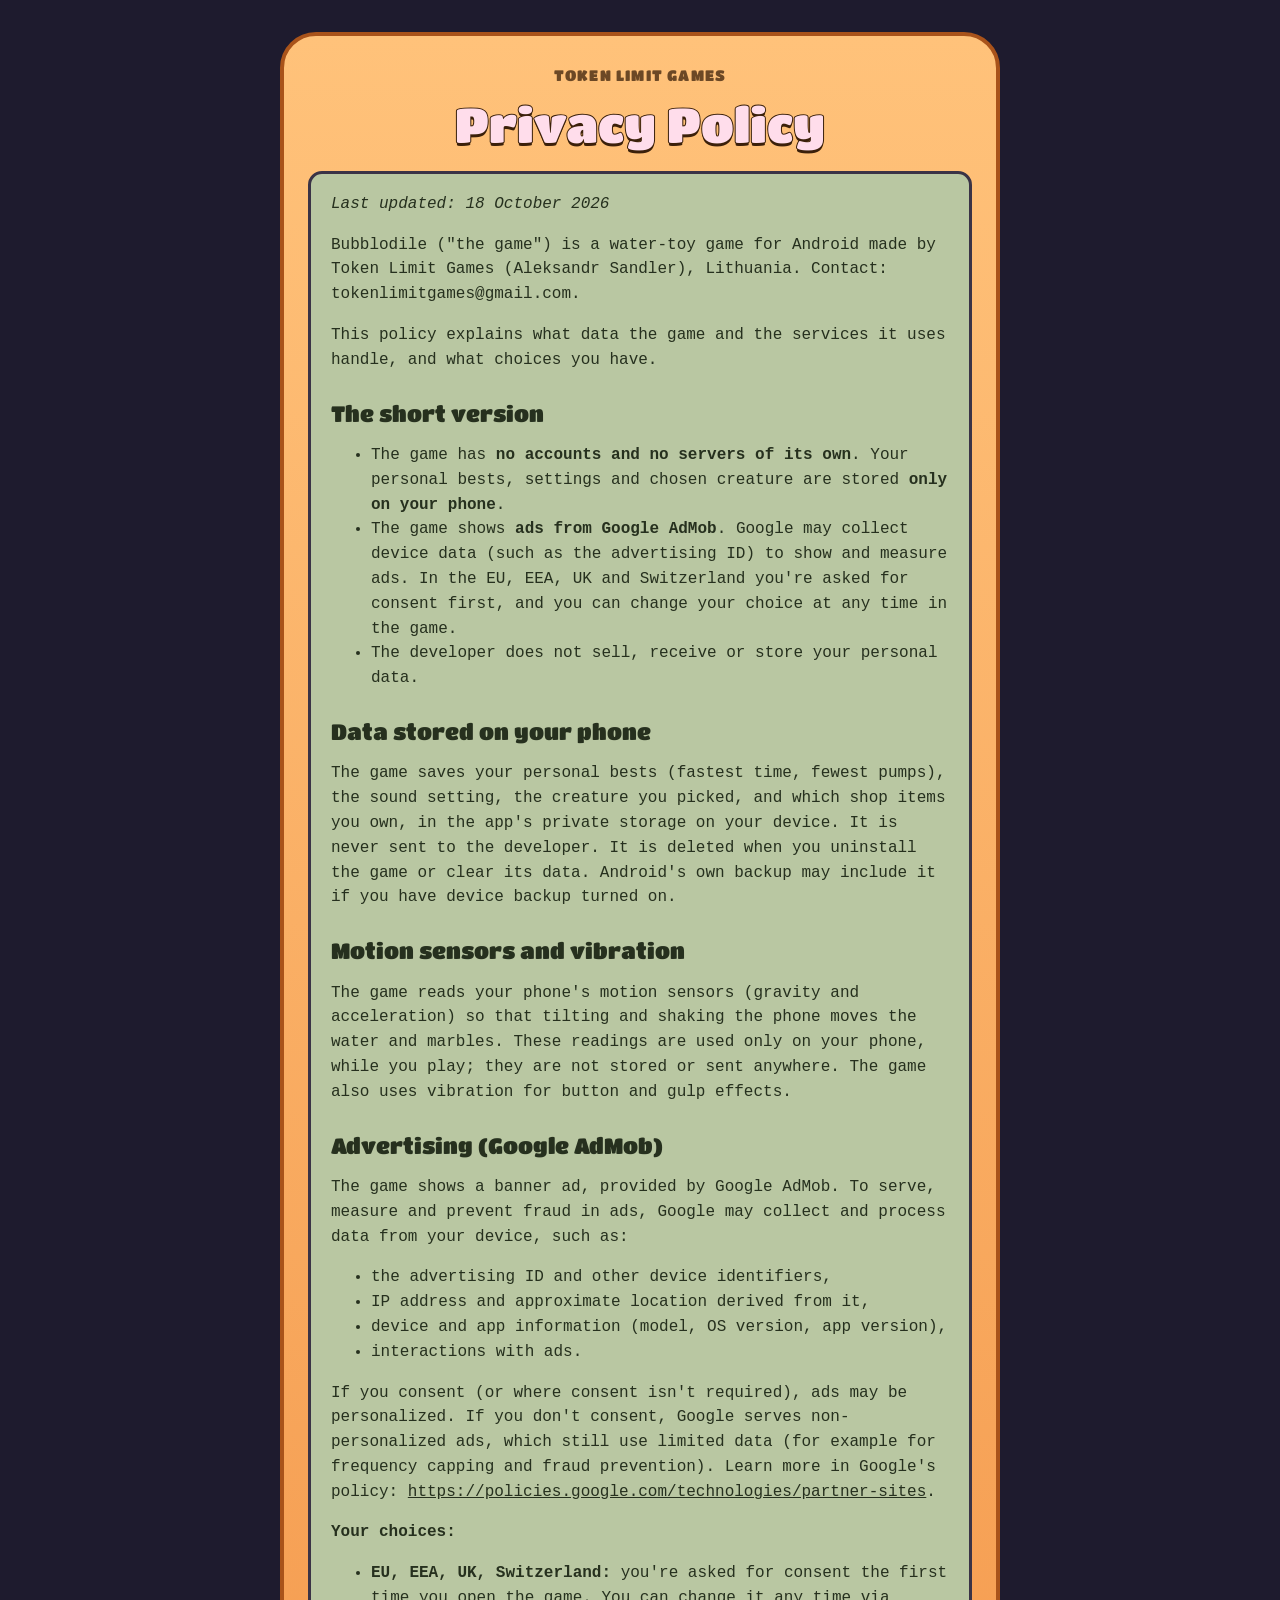
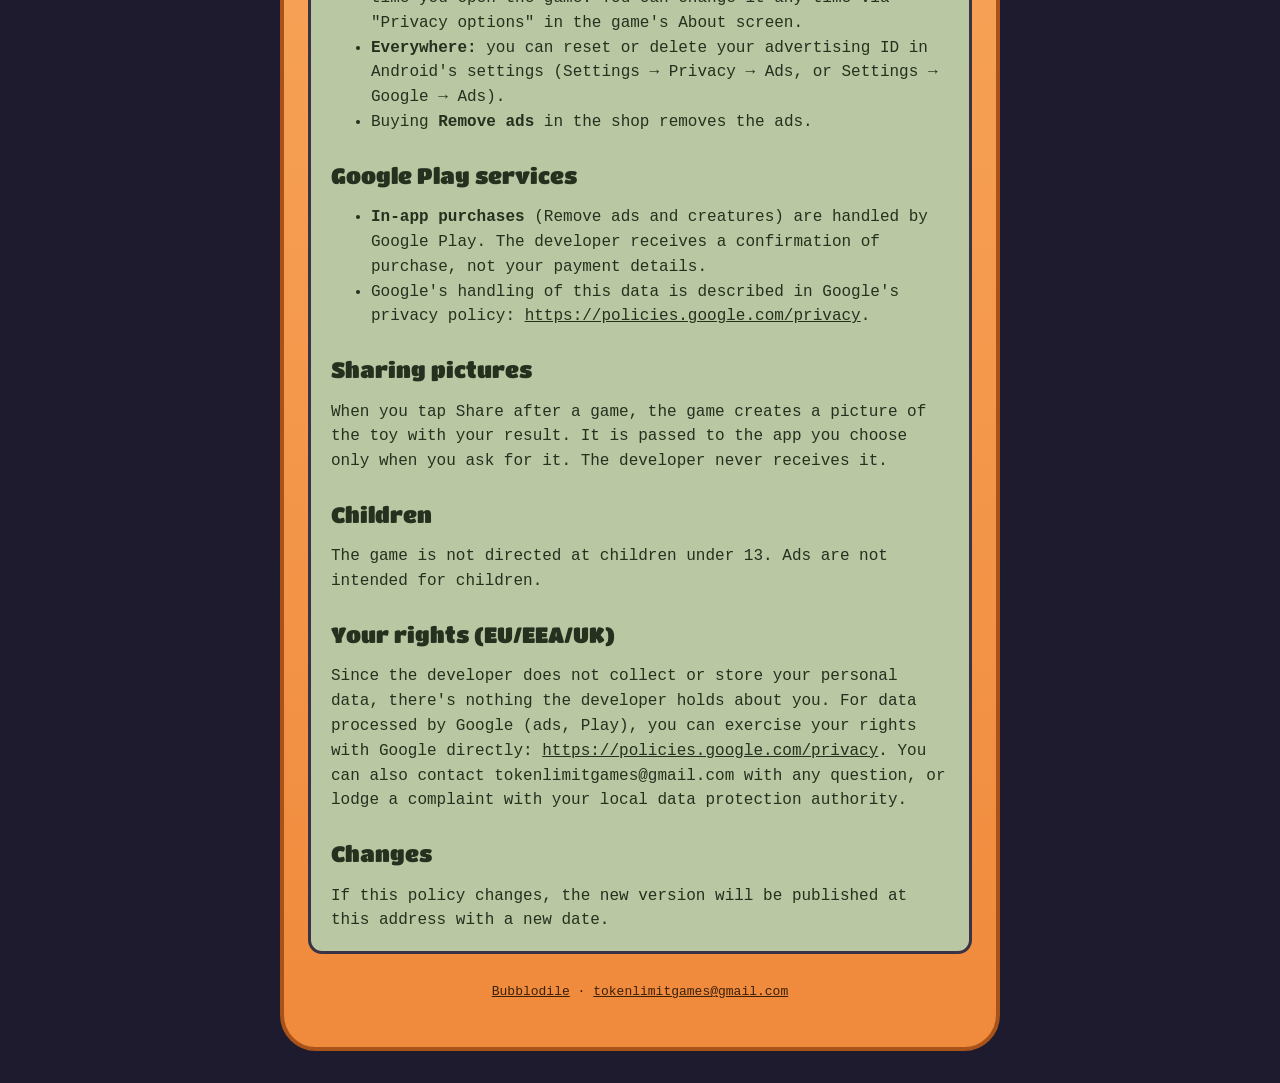
==== bubblodile/privacy.html @ 43e98958 "Add files via upload" ====
<!doctype html>
<html lang="en">
<head>
  <meta charset="utf-8">
  <meta name="viewport" content="width=device-width, initial-scale=1">
  <title>Bubblodile Privacy Policy</title>
  <link rel="icon" href="/bubblodile/icon.png">
  <link rel="stylesheet" href="/style.css">
</head>
<body>
  <main class="shell">
    <p class="brand"><a href="/">Token Limit Games</a></p>
    <h1>Privacy Policy</h1>
    <div class="lcd">
<p><em>Last updated: 18 October 2026</em></p>
<p>Bubblodile ("the game") is a water-toy game for Android made by Token Limit Games (Aleksandr Sandler), Lithuania. Contact: tokenlimitgames@gmail.com.</p>
<p>This policy explains what data the game and the services it uses handle, and what choices you have.</p>
<h2>The short version</h2>
<ul><li>The game has <strong>no accounts and no servers of its own</strong>. Your personal bests, settings and chosen creature are stored <strong>only on your phone</strong>.</li><li>The game shows <strong>ads from Google AdMob</strong>. Google may collect device data (such as the advertising ID) to show and measure ads. In the EU, EEA, UK and Switzerland you're asked for consent first, and you can change your choice at any time in the game.</li><li>The developer does not sell, receive or store your personal data.</li></ul>
<h2>Data stored on your phone</h2>
<p>The game saves your personal bests (fastest time, fewest pumps), the sound setting, the creature you picked, and which shop items you own, in the app's private storage on your device. It is never sent to the developer. It is deleted when you uninstall the game or clear its data. Android's own backup may include it if you have device backup turned on.</p>
<h2>Motion sensors and vibration</h2>
<p>The game reads your phone's motion sensors (gravity and acceleration) so that tilting and shaking the phone moves the water and marbles. These readings are used only on your phone, while you play; they are not stored or sent anywhere. The game also uses vibration for button and gulp effects.</p>
<h2>Advertising (Google AdMob)</h2>
<p>The game shows a banner ad, provided by Google AdMob. To serve, measure and prevent fraud in ads, Google may collect and process data from your device, such as:</p>
<ul><li>the advertising ID and other device identifiers,</li><li>IP address and approximate location derived from it,</li><li>device and app information (model, OS version, app version),</li><li>interactions with ads.</li></ul>
<p>If you consent (or where consent isn't required), ads may be personalized. If you don't consent, Google serves non-personalized ads, which still use limited data (for example for frequency capping and fraud prevention). Learn more in Google's policy: <a href="https://policies.google.com/technologies/partner-sites">https://policies.google.com/technologies/partner-sites</a>.</p>
<p><strong>Your choices:</strong></p>
<ul><li><strong>EU, EEA, UK, Switzerland:</strong> you're asked for consent the first time you open the game. You can change it any time via "Privacy options" in the game's About screen.</li><li><strong>Everywhere:</strong> you can reset or delete your advertising ID in Android's settings (Settings → Privacy → Ads, or Settings → Google → Ads).</li><li>Buying <strong>Remove ads</strong> in the shop removes the ads.</li></ul>
<h2>Google Play services</h2>
<ul><li><strong>In-app purchases</strong> (Remove ads and creatures) are handled by Google Play. The developer receives a confirmation of purchase, not your payment details.</li><li>Google's handling of this data is described in Google's privacy policy: <a href="https://policies.google.com/privacy">https://policies.google.com/privacy</a>.</li></ul>
<h2>Sharing pictures</h2>
<p>When you tap Share after a game, the game creates a picture of the toy with your result. It is passed to the app you choose only when you ask for it. The developer never receives it.</p>
<h2>Children</h2>
<p>The game is not directed at children under 13. Ads are not intended for children.</p>
<h2>Your rights (EU/EEA/UK)</h2>
<p>Since the developer does not collect or store your personal data, there's nothing the developer holds about you. For data processed by Google (ads, Play), you can exercise your rights with Google directly: <a href="https://policies.google.com/privacy">https://policies.google.com/privacy</a>. You can also contact tokenlimitgames@gmail.com with any question, or lodge a complaint with your local data protection authority.</p>
<h2>Changes</h2>
<p>If this policy changes, the new version will be published at this address with a new date.</p>
    </div>
    <footer><p><a href="/">Bubblodile</a> · <a href="mailto:tokenlimitgames@gmail.com">tokenlimitgames@gmail.com</a></p></footer>
  </main>
</body>
</html>
---- style.css ----
/* Token Limit Games — the same palette as the game's device. Font is self-hosted (no requests to third parties). */
@font-face {
  font-family: "Titan One";
  src: url("/fonts/TitanOne.ttf") format("truetype");
  font-display: swap;
}

:root {
  --backdrop: #1e1b2e;
  --shell-top: #ffc27a;
  --shell-bottom: #f08a3c;
  --rim: #a9531a;
  --ink: #3b200a;
  --lcd: #b9c7a2;
  --lcd-ink: #26301e;
  --pink-top: #ffddeb;
  --pink-bottom: #ff9ec7;
}

* { box-sizing: border-box; }

body {
  margin: 0;
  min-height: 100vh;
  background: var(--backdrop);
  color: var(--ink);
  font: 16px/1.55 ui-monospace, "SFMono-Regular", Menlo, Consolas, "Liberation Mono", monospace;
  display: flex;
  justify-content: center;
  align-items: flex-start;
  padding: 32px 16px;
  overflow-wrap: anywhere; /* long emails and links wrap instead of widening the page */
}

.shell {
  width: 100%;
  min-width: 0;
  max-width: 720px;
  background: linear-gradient(var(--shell-top), var(--shell-bottom));
  border: 4px solid var(--rim);
  border-radius: 36px;
  padding: 28px 24px 32px;
}

.brand {
  font-family: "Titan One", system-ui, sans-serif;
  font-size: 15px;
  letter-spacing: 0.08em;
  text-transform: uppercase;
  text-align: center;
  opacity: 0.75;
  margin: 0 0 8px;
}

.brand a { color: inherit; text-decoration: none; }

h1, h2 {
  font-family: "Titan One", system-ui, sans-serif;
  font-weight: normal;
  line-height: 1.2;
}

h1 {
  font-size: clamp(32px, 7vw, 48px);
  text-align: center;
  color: var(--pink-top);
  -webkit-text-stroke: 2px var(--ink);
  paint-order: stroke fill;
  text-shadow: 0 3px 0 var(--ink);
  margin: 4px 0 18px;
}

h2 { font-size: 22px; margin: 28px 0 8px; }

.lcd {
  background: var(--lcd);
  color: var(--lcd-ink);
  border: 3px solid #3a3346;
  border-radius: 14px;
  padding: 18px 20px;
}

.lcd p:first-child, .lcd h2:first-child { margin-top: 0; }
.lcd p:last-child, .lcd ul:last-child { margin-bottom: 0; }

.icon {
  display: block;
  width: 128px;
  height: 128px;
  margin: 0 auto 8px;
  border-radius: 28px;
}

.button {
  display: inline-block;
  font-family: "Titan One", system-ui, sans-serif;
  color: var(--ink);
  background: linear-gradient(var(--pink-top), var(--pink-bottom));
  border: 2px solid var(--ink);
  border-radius: 12px;
  box-shadow: 0 5px 0 #b0507a, 0 5px 0 1px var(--ink);
  padding: 10px 18px;
  text-decoration: none;
}

.center { text-align: center; }

a { color: var(--lcd-ink); }

footer {
  margin-top: 28px;
  font-size: 13px;
  text-align: center;
}

footer a { color: var(--ink); }

@media (max-width: 480px) {
  .shell { padding: 22px 16px 26px; border-radius: 28px; }
  .lcd { padding: 14px; }
}
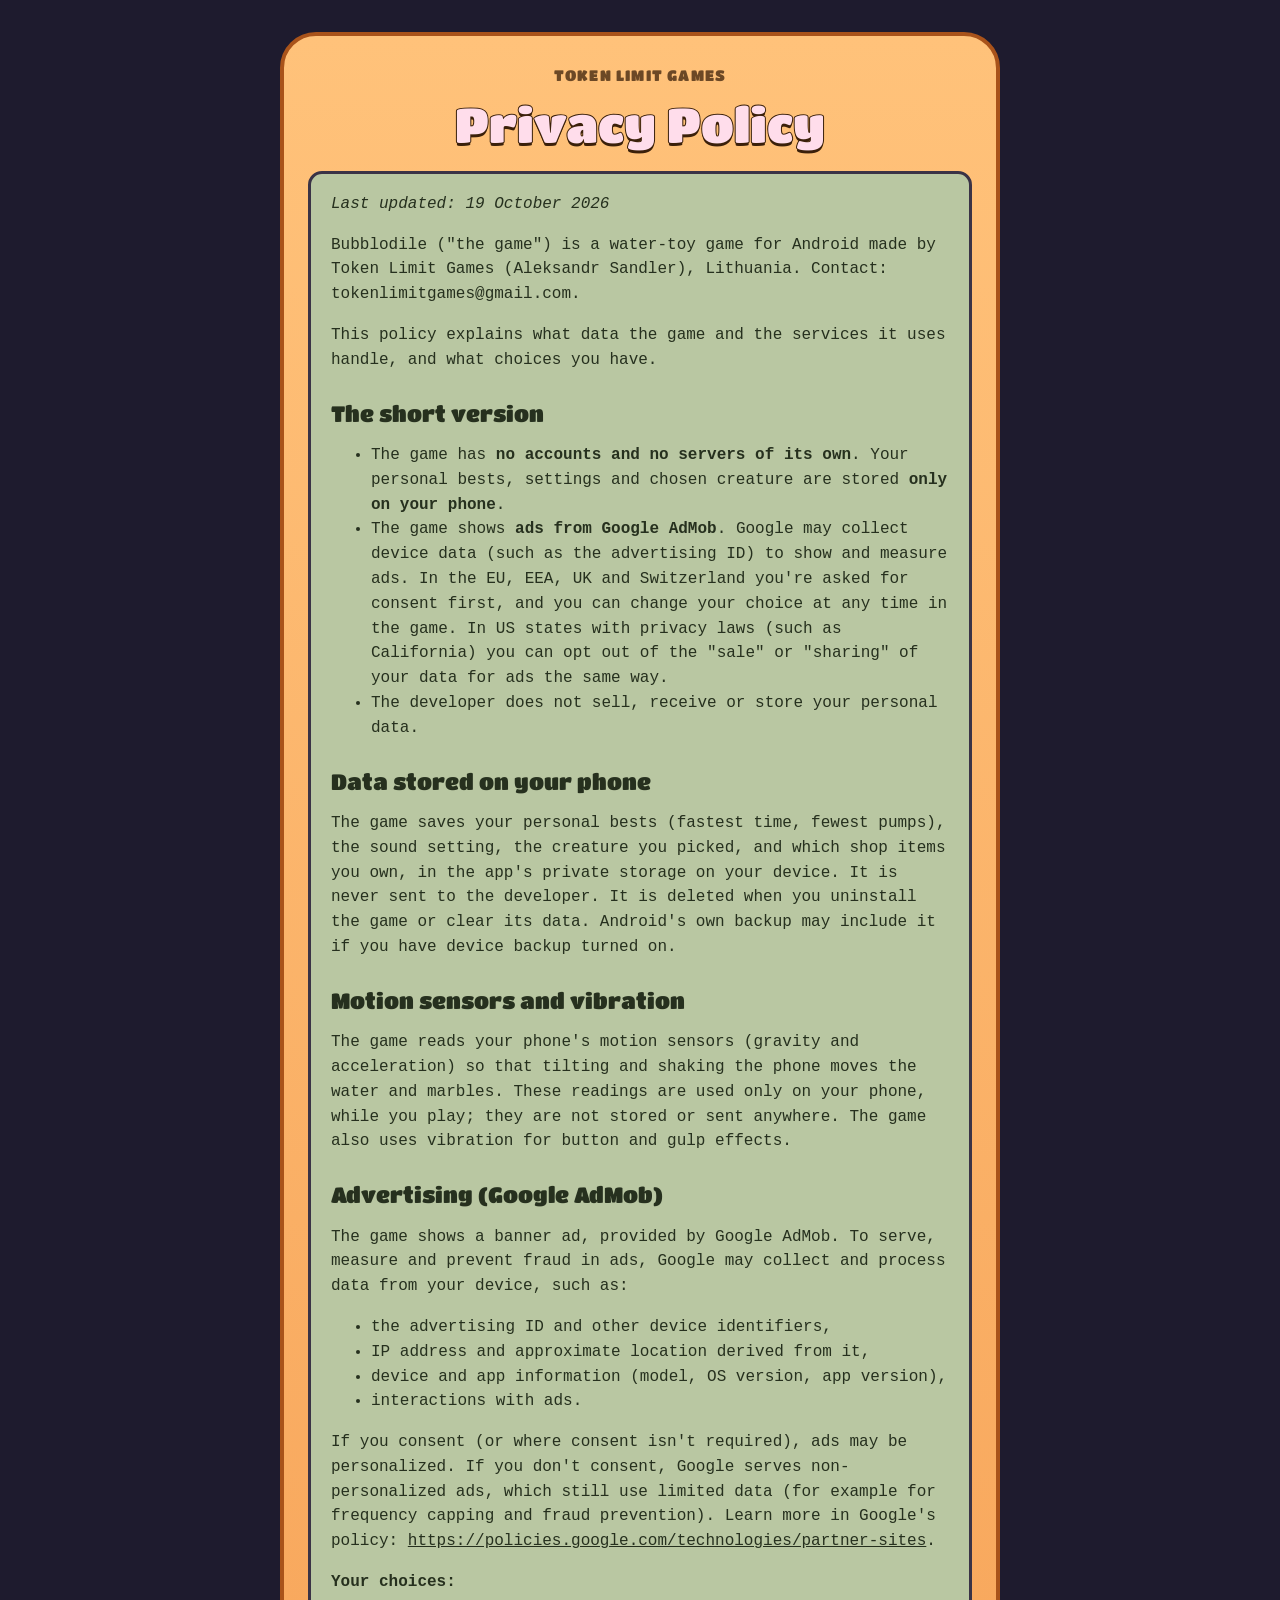
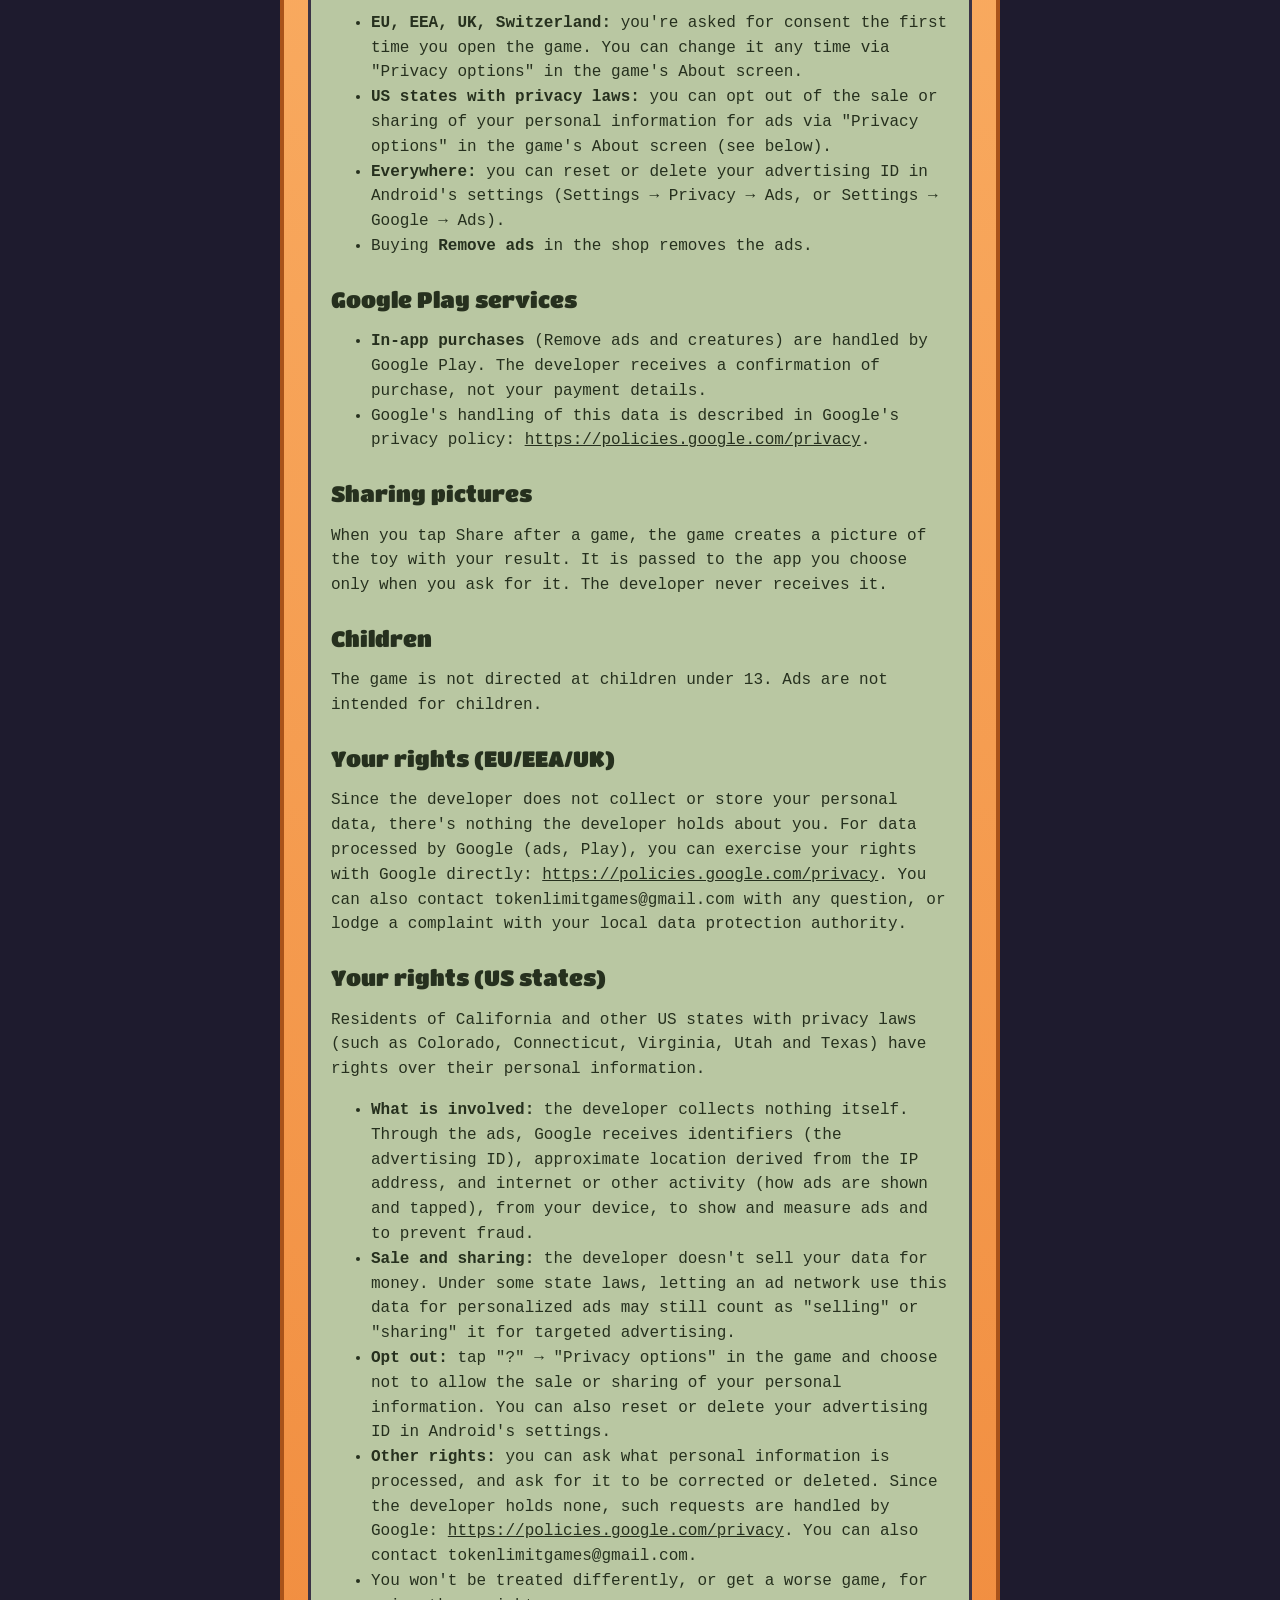
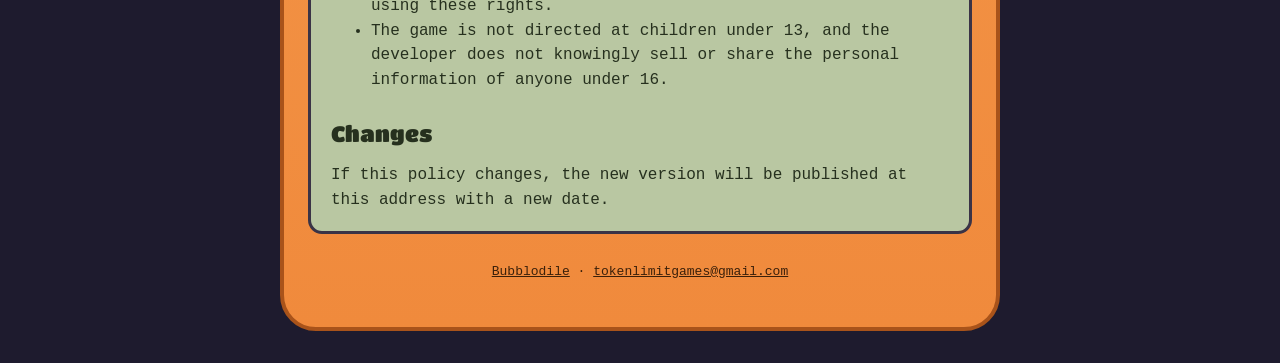
==== commit d1e48033: "Add files via upload" ====
--- a/bubblodile/privacy.html
+++ b/bubblodile/privacy.html
@@ -12,11 +12,11 @@
     <p class="brand"><a href="/">Token Limit Games</a></p>
     <h1>Privacy Policy</h1>
     <div class="lcd">
-<p><em>Last updated: 18 October 2026</em></p>
+<p><em>Last updated: 19 October 2026</em></p>
 <p>Bubblodile ("the game") is a water-toy game for Android made by Token Limit Games (Aleksandr Sandler), Lithuania. Contact: tokenlimitgames@gmail.com.</p>
 <p>This policy explains what data the game and the services it uses handle, and what choices you have.</p>
 <h2>The short version</h2>
-<ul><li>The game has <strong>no accounts and no servers of its own</strong>. Your personal bests, settings and chosen creature are stored <strong>only on your phone</strong>.</li><li>The game shows <strong>ads from Google AdMob</strong>. Google may collect device data (such as the advertising ID) to show and measure ads. In the EU, EEA, UK and Switzerland you're asked for consent first, and you can change your choice at any time in the game.</li><li>The developer does not sell, receive or store your personal data.</li></ul>
+<ul><li>The game has <strong>no accounts and no servers of its own</strong>. Your personal bests, settings and chosen creature are stored <strong>only on your phone</strong>.</li><li>The game shows <strong>ads from Google AdMob</strong>. Google may collect device data (such as the advertising ID) to show and measure ads. In the EU, EEA, UK and Switzerland you're asked for consent first, and you can change your choice at any time in the game. In US states with privacy laws (such as California) you can opt out of the "sale" or "sharing" of your data for ads the same way.</li><li>The developer does not sell, receive or store your personal data.</li></ul>
 <h2>Data stored on your phone</h2>
 <p>The game saves your personal bests (fastest time, fewest pumps), the sound setting, the creature you picked, and which shop items you own, in the app's private storage on your device. It is never sent to the developer. It is deleted when you uninstall the game or clear its data. Android's own backup may include it if you have device backup turned on.</p>
 <h2>Motion sensors and vibration</h2>
@@ -26,7 +26,7 @@
 <ul><li>the advertising ID and other device identifiers,</li><li>IP address and approximate location derived from it,</li><li>device and app information (model, OS version, app version),</li><li>interactions with ads.</li></ul>
 <p>If you consent (or where consent isn't required), ads may be personalized. If you don't consent, Google serves non-personalized ads, which still use limited data (for example for frequency capping and fraud prevention). Learn more in Google's policy: <a href="https://policies.google.com/technologies/partner-sites">https://policies.google.com/technologies/partner-sites</a>.</p>
 <p><strong>Your choices:</strong></p>
-<ul><li><strong>EU, EEA, UK, Switzerland:</strong> you're asked for consent the first time you open the game. You can change it any time via "Privacy options" in the game's About screen.</li><li><strong>Everywhere:</strong> you can reset or delete your advertising ID in Android's settings (Settings → Privacy → Ads, or Settings → Google → Ads).</li><li>Buying <strong>Remove ads</strong> in the shop removes the ads.</li></ul>
+<ul><li><strong>EU, EEA, UK, Switzerland:</strong> you're asked for consent the first time you open the game. You can change it any time via "Privacy options" in the game's About screen.</li><li><strong>US states with privacy laws:</strong> you can opt out of the sale or sharing of your personal information for ads via "Privacy options" in the game's About screen (see below).</li><li><strong>Everywhere:</strong> you can reset or delete your advertising ID in Android's settings (Settings → Privacy → Ads, or Settings → Google → Ads).</li><li>Buying <strong>Remove ads</strong> in the shop removes the ads.</li></ul>
 <h2>Google Play services</h2>
 <ul><li><strong>In-app purchases</strong> (Remove ads and creatures) are handled by Google Play. The developer receives a confirmation of purchase, not your payment details.</li><li>Google's handling of this data is described in Google's privacy policy: <a href="https://policies.google.com/privacy">https://policies.google.com/privacy</a>.</li></ul>
 <h2>Sharing pictures</h2>
@@ -35,6 +35,9 @@
 <p>The game is not directed at children under 13. Ads are not intended for children.</p>
 <h2>Your rights (EU/EEA/UK)</h2>
 <p>Since the developer does not collect or store your personal data, there's nothing the developer holds about you. For data processed by Google (ads, Play), you can exercise your rights with Google directly: <a href="https://policies.google.com/privacy">https://policies.google.com/privacy</a>. You can also contact tokenlimitgames@gmail.com with any question, or lodge a complaint with your local data protection authority.</p>
+<h2>Your rights (US states)</h2>
+<p>Residents of California and other US states with privacy laws (such as Colorado, Connecticut, Virginia, Utah and Texas) have rights over their personal information.</p>
+<ul><li><strong>What is involved:</strong> the developer collects nothing itself. Through the ads, Google receives identifiers (the advertising ID), approximate location derived from the IP address, and internet or other activity (how ads are shown and tapped), from your device, to show and measure ads and to prevent fraud.</li><li><strong>Sale and sharing:</strong> the developer doesn't sell your data for money. Under some state laws, letting an ad network use this data for personalized ads may still count as "selling" or "sharing" it for targeted advertising.</li><li><strong>Opt out:</strong> tap "?" → "Privacy options" in the game and choose not to allow the sale or sharing of your personal information. You can also reset or delete your advertising ID in Android's settings.</li><li><strong>Other rights:</strong> you can ask what personal information is processed, and ask for it to be corrected or deleted. Since the developer holds none, such requests are handled by Google: <a href="https://policies.google.com/privacy">https://policies.google.com/privacy</a>. You can also contact tokenlimitgames@gmail.com.</li><li>You won't be treated differently, or get a worse game, for using these rights.</li><li>The game is not directed at children under 13, and the developer does not knowingly sell or share the personal information of anyone under 16.</li></ul>
 <h2>Changes</h2>
 <p>If this policy changes, the new version will be published at this address with a new date.</p>
     </div>
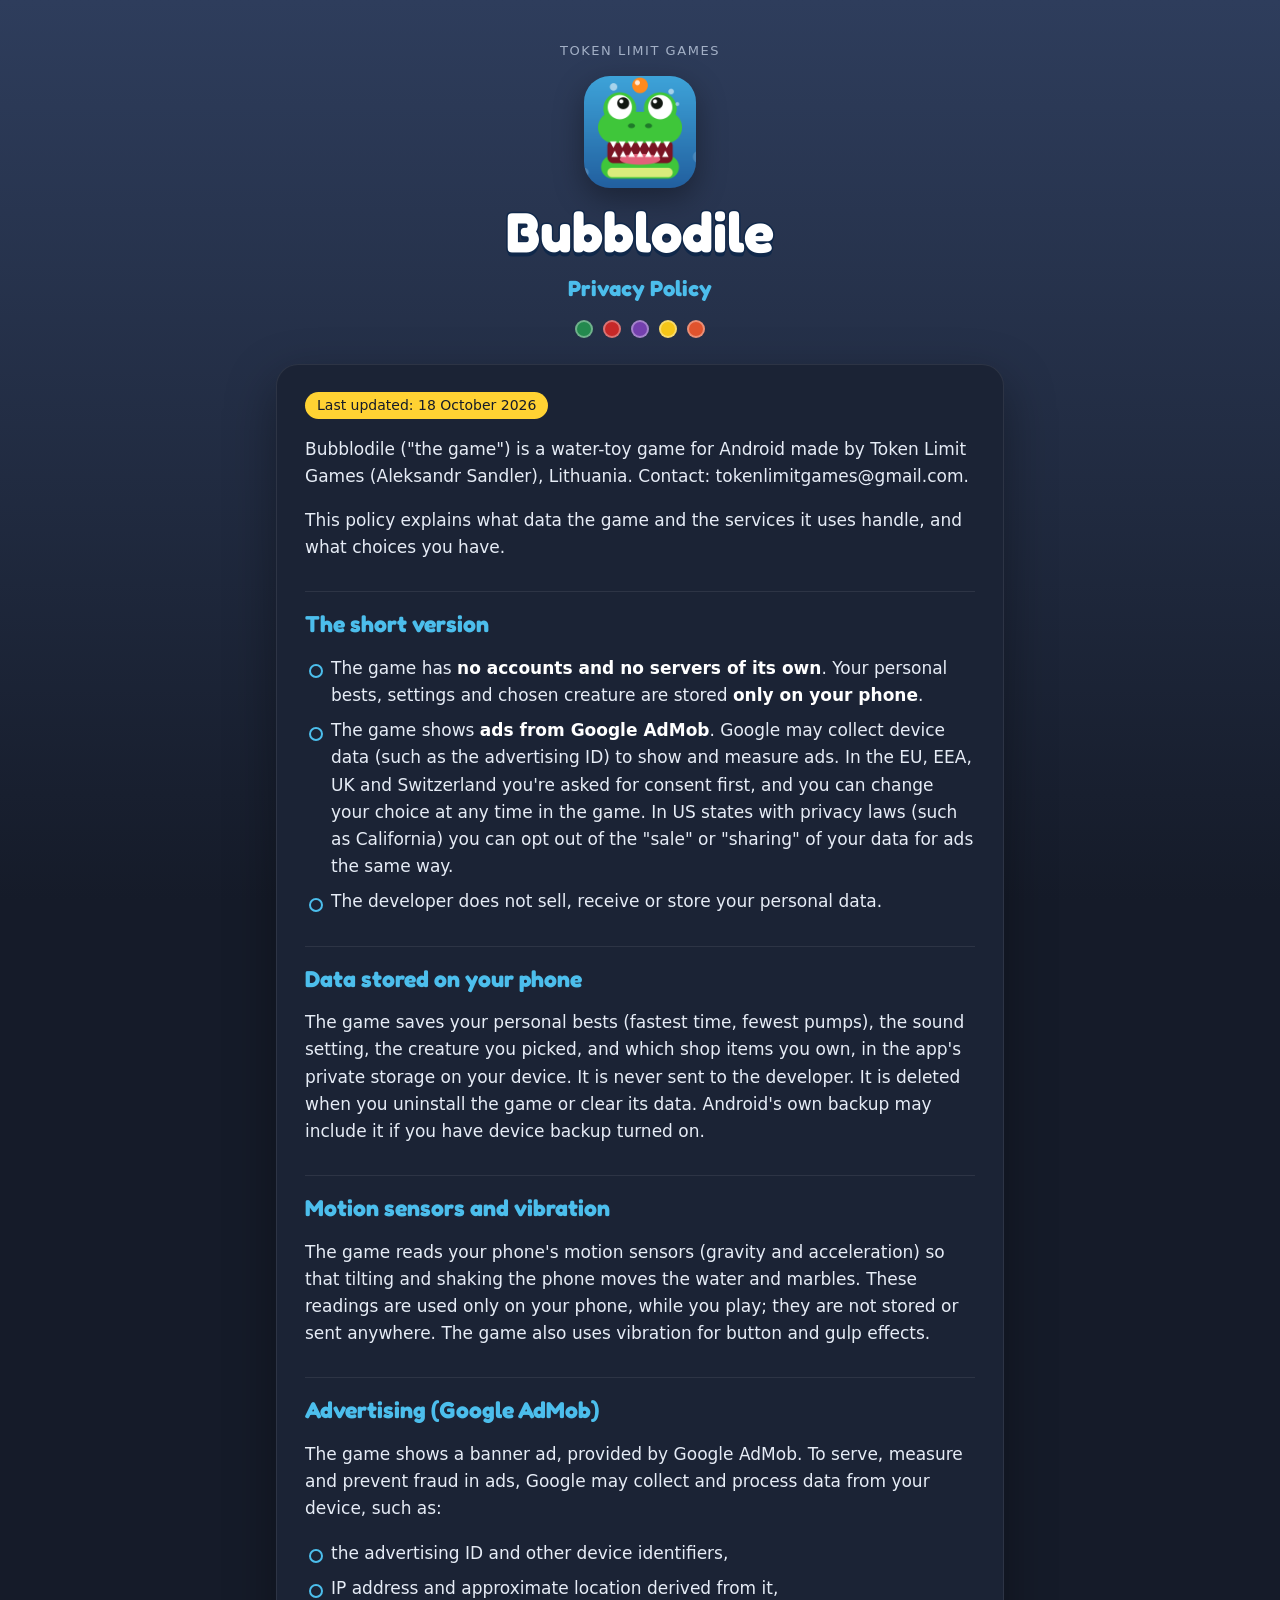
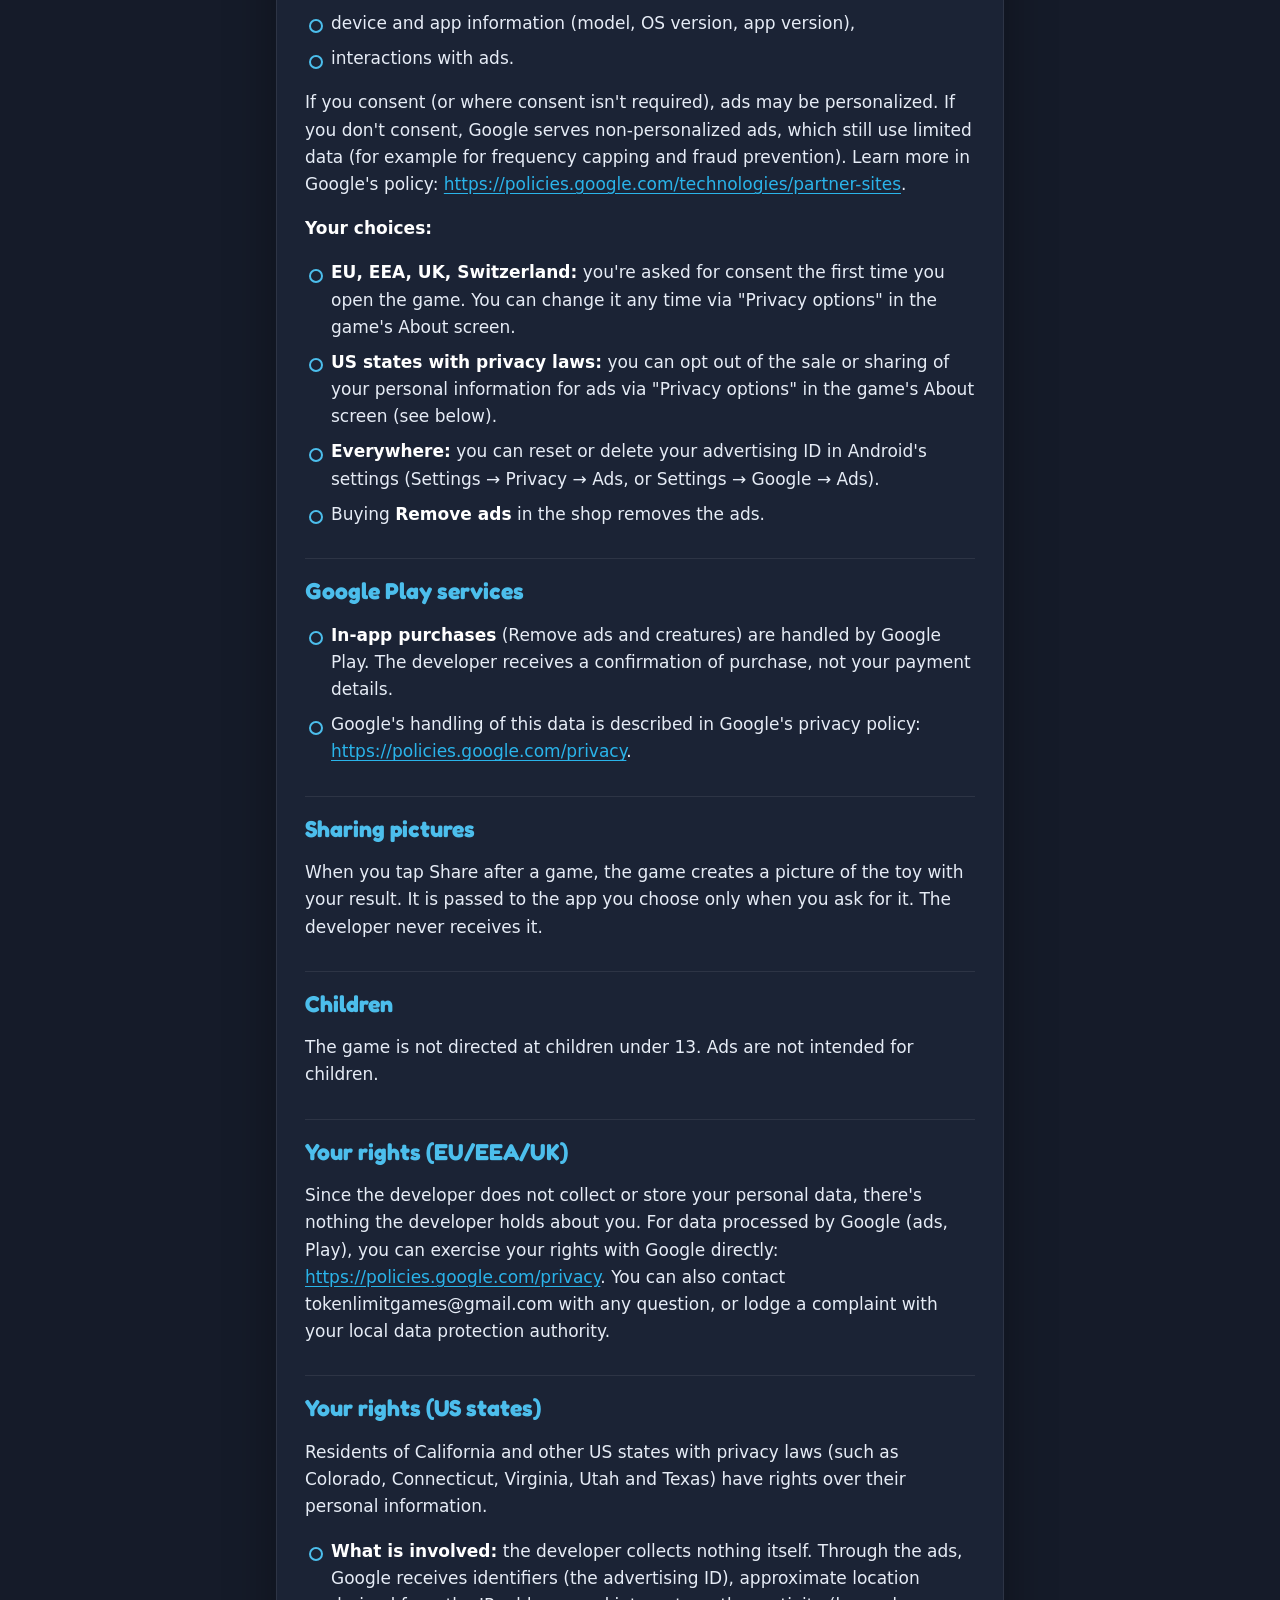
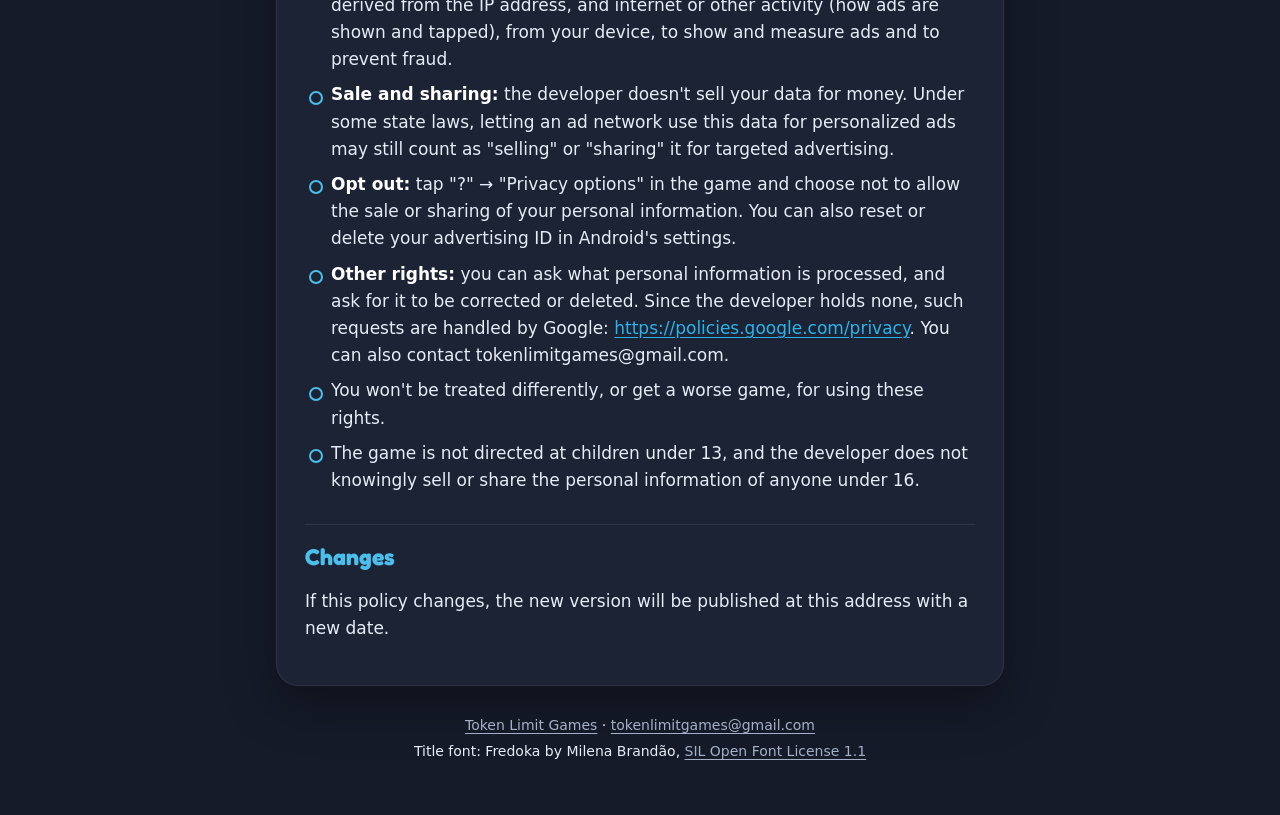
==== commit b41e3f34: "Add files via upload" ====
--- a/bubblodile/privacy.html
+++ b/bubblodile/privacy.html
@@ -4,15 +4,23 @@
   <meta charset="utf-8">
   <meta name="viewport" content="width=device-width, initial-scale=1">
   <title>Bubblodile Privacy Policy</title>
-  <link rel="icon" href="/bubblodile/icon.png">
-  <link rel="stylesheet" href="/style.css">
+  <meta name="description" content="How Bubblodile and the services it uses handle data, and what choices you have.">
+  <meta name="theme-color" content="#2e3d5c">
+  <link rel="icon" href="icon.png">
+  <link rel="stylesheet" href="style.css">
 </head>
 <body>
-  <main class="shell">
-    <p class="brand"><a href="/">Token Limit Games</a></p>
-    <h1>Privacy Policy</h1>
-    <div class="lcd">
-<p><em>Last updated: 19 October 2026</em></p>
+  <div class="bubbles" aria-hidden="true"><span style="--s:14px;--x:6%;--t:19s;--d:0s;--rest:10%"></span><span style="--s:28px;--x:14%;--t:26s;--d:-9s;--rest:47%"></span><span style="--s:10px;--x:23%;--t:17s;--d:-4s;--rest:84%"></span><span style="--s:36px;--x:33%;--t:31s;--d:-20s;--rest:41%"></span><span style="--s:16px;--x:47%;--t:22s;--d:-12s;--rest:78%"></span><span style="--s:22px;--x:58%;--t:28s;--d:-3s;--rest:35%"></span><span style="--s:12px;--x:66%;--t:18s;--d:-14s;--rest:72%"></span><span style="--s:40px;--x:76%;--t:34s;--d:-25s;--rest:29%"></span><span style="--s:18px;--x:85%;--t:24s;--d:-7s;--rest:66%"></span><span style="--s:26px;--x:93%;--t:29s;--d:-17s;--rest:23%"></span></div>
+  <main class="page">
+    <header class="hero">
+      <a class="studio" href="/">Token Limit Games</a>
+      <img class="icon" src="icon.png" alt="The Bubblodile icon: a grinning green creature in water">
+      <h1>Bubblodile</h1>
+      <p class="subtitle">Privacy Policy</p>
+      <div class="toys" aria-hidden="true"><span style="--c:var(--croc)"></span><span style="--c:var(--piranha)"></span><span style="--c:var(--frog)"></span><span style="--c:var(--octopus)"></span><span style="--c:var(--whale)"></span></div>
+    </header>
+    <article class="card">
+<p><em>Last updated: 18 October 2026</em></p>
 <p>Bubblodile ("the game") is a water-toy game for Android made by Token Limit Games (Aleksandr Sandler), Lithuania. Contact: tokenlimitgames@gmail.com.</p>
 <p>This policy explains what data the game and the services it uses handle, and what choices you have.</p>
 <h2>The short version</h2>
@@ -40,8 +48,11 @@
 <ul><li><strong>What is involved:</strong> the developer collects nothing itself. Through the ads, Google receives identifiers (the advertising ID), approximate location derived from the IP address, and internet or other activity (how ads are shown and tapped), from your device, to show and measure ads and to prevent fraud.</li><li><strong>Sale and sharing:</strong> the developer doesn't sell your data for money. Under some state laws, letting an ad network use this data for personalized ads may still count as "selling" or "sharing" it for targeted advertising.</li><li><strong>Opt out:</strong> tap "?" → "Privacy options" in the game and choose not to allow the sale or sharing of your personal information. You can also reset or delete your advertising ID in Android's settings.</li><li><strong>Other rights:</strong> you can ask what personal information is processed, and ask for it to be corrected or deleted. Since the developer holds none, such requests are handled by Google: <a href="https://policies.google.com/privacy">https://policies.google.com/privacy</a>. You can also contact tokenlimitgames@gmail.com.</li><li>You won't be treated differently, or get a worse game, for using these rights.</li><li>The game is not directed at children under 13, and the developer does not knowingly sell or share the personal information of anyone under 16.</li></ul>
 <h2>Changes</h2>
 <p>If this policy changes, the new version will be published at this address with a new date.</p>
-    </div>
-    <footer><p><a href="/">Bubblodile</a> · <a href="mailto:tokenlimitgames@gmail.com">tokenlimitgames@gmail.com</a></p></footer>
+    </article>
+    <footer>
+      <p><a href="/">Token Limit Games</a> · <a href="mailto:tokenlimitgames@gmail.com">tokenlimitgames@gmail.com</a></p>
+      <p>Title font: Fredoka by Milena Brandão, <a href="Fredoka-OFL.txt">SIL Open Font License 1.1</a></p>
+    </footer>
   </main>
 </body>
 </html>
--- a/bubblodile/style.css
+++ b/bubblodile/style.css
@@ -0,0 +1,205 @@
+/* Bubblodile's pages: the game's own look (navy water, bubbles, toy colours, Fredoka titles).
+   Everything is local to this folder; no requests to third parties. */
+@font-face {
+  font-family: "Fredoka";
+  src: url("fredoka-bold.ttf") format("truetype");
+  font-weight: 700;
+  font-display: swap;
+}
+
+:root {
+  --navy-top: #2e3d5c;
+  --navy-bottom: #151b29;
+  --card: #1b2335;
+  --card-edge: rgba(255, 255, 255, 0.08);
+  --text: #e6ecf6;
+  --muted: #a3b0c6;
+  --water: #4cbeec;
+  --accent: #2ab4ea;
+  --gold: #ffd233;
+  --croc: #23894e;
+  --piranha: #c62828;
+  --frog: #7440ae;
+  --octopus: #f5c518;
+  --whale: #e0532d;
+}
+
+* { box-sizing: border-box; }
+
+html { background: var(--navy-bottom); }
+
+body {
+  margin: 0;
+  min-height: 100vh;
+  color: var(--text);
+  background: linear-gradient(var(--navy-top), var(--navy-bottom)) fixed;
+  font: 17px/1.6 system-ui, -apple-system, "Segoe UI", Roboto, "Helvetica Neue", Arial, sans-serif;
+  overflow-wrap: anywhere; /* long links and emails wrap instead of widening the page */
+  position: relative;
+}
+
+/* Soft bubbles drifting up behind the page. */
+.bubbles {
+  position: fixed;
+  inset: 0;
+  overflow: hidden;
+  pointer-events: none;
+  z-index: 0;
+}
+
+.bubbles span {
+  position: absolute;
+  bottom: -60px;
+  width: var(--s);
+  height: var(--s);
+  left: var(--x);
+  border-radius: 50%;
+  border: 2px solid rgba(255, 255, 255, 0.14);
+  background: radial-gradient(circle at 30% 30%, rgba(255, 255, 255, 0.18), transparent 60%);
+  animation: rise var(--t) linear infinite;
+  animation-delay: var(--d);
+}
+
+@keyframes rise {
+  from { transform: translateY(0) translateX(0); }
+  50% { transform: translateY(-55vh) translateX(12px); }
+  to { transform: translateY(-115vh) translateX(-6px); }
+}
+
+@media (prefers-reduced-motion: reduce) {
+  .bubbles span { animation: none; bottom: var(--rest, 20%); }
+}
+
+.page {
+  position: relative;
+  z-index: 1;
+  max-width: 760px;
+  margin: 0 auto;
+  padding: 36px 16px 48px;
+}
+
+.hero { text-align: center; margin-bottom: 26px; }
+
+.studio {
+  display: inline-block;
+  color: var(--muted);
+  font-size: 13px;
+  letter-spacing: 0.12em;
+  text-transform: uppercase;
+  text-decoration: none;
+  margin-bottom: 14px;
+}
+
+.studio:hover { color: var(--text); }
+
+.icon {
+  display: block;
+  width: 112px;
+  height: 112px;
+  margin: 0 auto 10px;
+  border-radius: 26px;
+  box-shadow: 0 10px 30px rgba(0, 0, 0, 0.35);
+}
+
+h1, h2 { font-family: "Fredoka", system-ui, sans-serif; font-weight: 700; line-height: 1.2; }
+
+h1 {
+  margin: 0;
+  font-size: clamp(38px, 9vw, 56px);
+  color: #fff;
+  -webkit-text-stroke: 3px #10284a;
+  paint-order: stroke fill;
+  text-shadow: 0 4px 0 #10284a;
+}
+
+.subtitle {
+  margin: 6px 0 14px;
+  font-family: "Fredoka", system-ui, sans-serif;
+  font-weight: 700;
+  font-size: 22px;
+  color: var(--water);
+}
+
+/* The five toy colours, like a row of the game's toys. */
+.toys { display: flex; justify-content: center; gap: 10px; }
+
+.toys span {
+  width: 18px;
+  height: 18px;
+  border-radius: 50%;
+  background: var(--c);
+  border: 2px solid rgba(255, 255, 255, 0.35);
+}
+
+.card {
+  background: var(--card);
+  border: 1px solid var(--card-edge);
+  border-radius: 22px;
+  padding: 26px 28px;
+  box-shadow: 0 18px 50px rgba(0, 0, 0, 0.35);
+}
+
+.card > p:first-child { margin-top: 0; }
+
+/* "Last updated" line as a small pill. */
+.card > p:first-child em {
+  display: inline-block;
+  font-style: normal;
+  font-size: 14px;
+  color: var(--navy-bottom);
+  background: var(--gold);
+  border-radius: 999px;
+  padding: 2px 12px;
+}
+
+h2 {
+  font-size: 23px;
+  color: var(--water);
+  margin: 30px 0 8px;
+  padding-top: 18px;
+  border-top: 1px solid var(--card-edge);
+}
+
+p, li { color: var(--text); }
+
+strong { color: #fff; }
+
+ul { padding-left: 0; list-style: none; }
+
+li { position: relative; padding-left: 26px; margin: 8px 0; }
+
+/* Bullets as little bubbles. */
+li::before {
+  content: "";
+  position: absolute;
+  left: 4px;
+  top: 0.55em;
+  width: 10px;
+  height: 10px;
+  border-radius: 50%;
+  border: 2px solid var(--water);
+}
+
+a { color: var(--accent); text-underline-offset: 3px; }
+
+a:hover { color: var(--water); }
+
+footer {
+  margin-top: 28px;
+  text-align: center;
+  font-size: 14px;
+  color: var(--muted);
+}
+
+footer p { margin: 4px 0; }
+
+footer a { color: var(--muted); }
+
+footer a:hover { color: var(--text); }
+
+@media (max-width: 520px) {
+  body { font-size: 16px; }
+  .page { padding-top: 24px; }
+  .card { padding: 20px 18px; border-radius: 18px; }
+  h2 { font-size: 21px; }
+}
